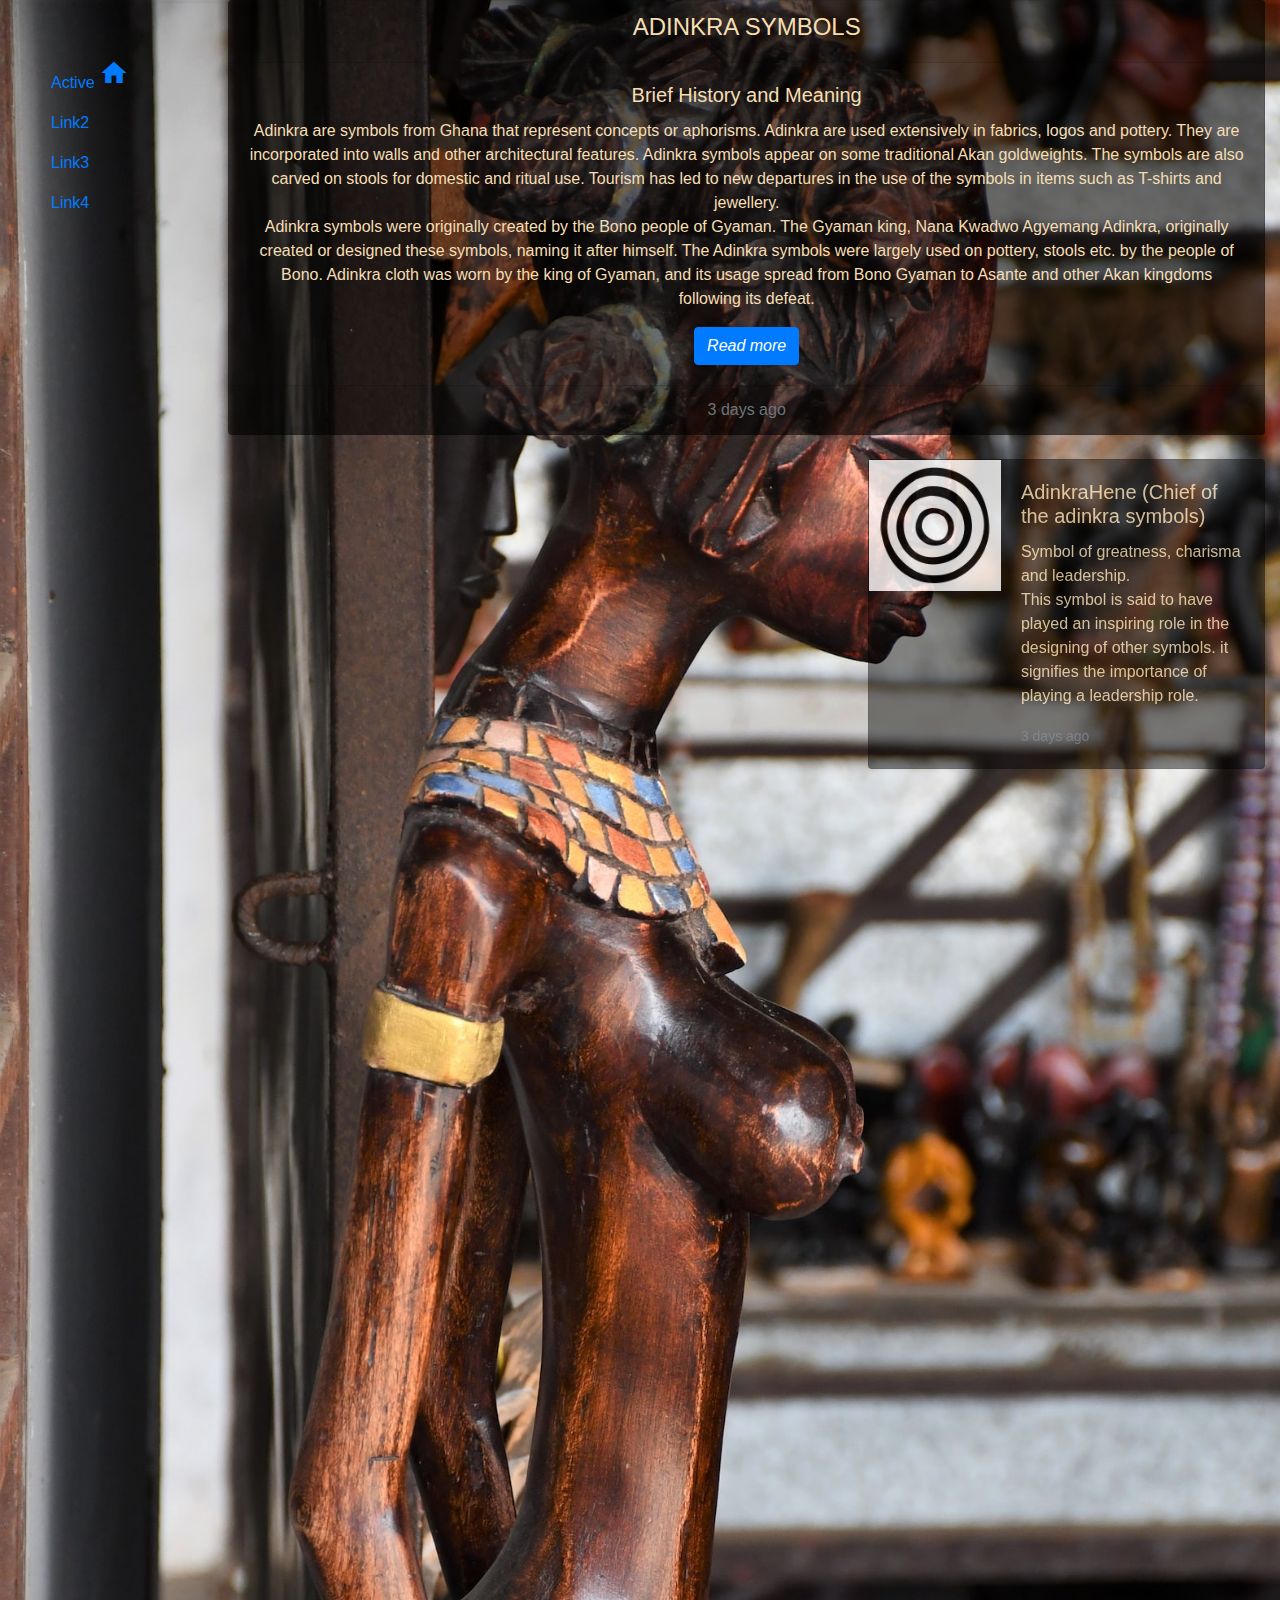
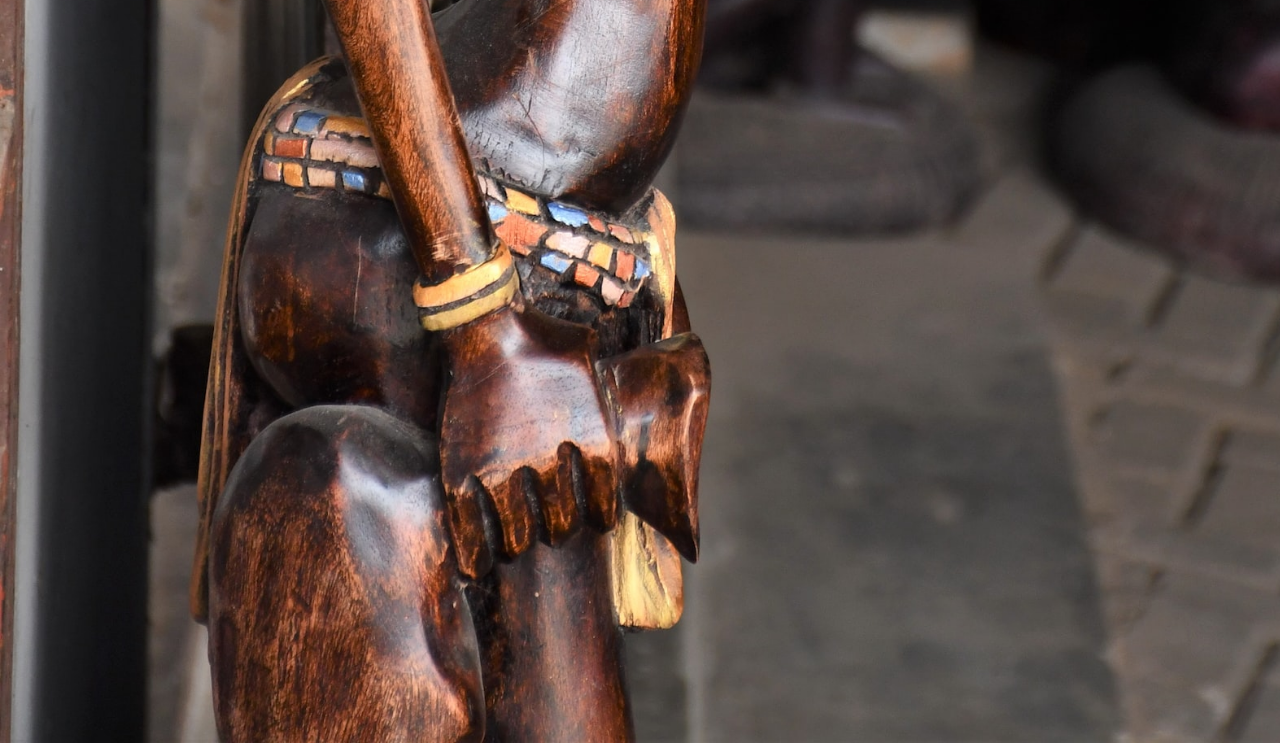
==== link2.html @ dbe90001 "monthly project3 version-1.01.23" ====
<!DOCTYPE html>
<html lang="en">
<head>
  <meta charset="UTF-8">
  <meta http-equiv="X-UA-Compatible" content="IE=edge">
  <meta name="viewport" content="width=device-width, initial-scale=1.0">
  <title>Document</title>
  <link rel="stylesheet" href="style.css">
  <link rel="stylesheet" href="css/bootstrap.min.css">
  <link rel="stylesheet" href="https://fonts.googleapis.com/icon?family=Material+Icons">
  <link href="https://unpkg.com/aos@2.3.1/dist/aos.css" rel="stylesheet">
</head>
<body>
  <div class="container-fluid">
    <div class="row">
      <div class="col">
        <nav class="nav flex-column custom-nav">
          <a class="nav-link" href="index.html">Active <i class="material-icons" style="font-size:30px;">home</i></a>
          <a class="nav-link active" href="link2.html">Link2</a>
          <a class="nav-link" href="link3.html">Link3</a>
          <a class="nav-link" href="link4.html">Link4</a>
        </nav>
      </div>
      <div class="col-10 custom-col-intro-2ndpage">
        <div class="card text-center custom-card-intro-2ndpage">
          <div class="card-header">
            <h4>ADINKRA SYMBOLS</h4>
          </div>
          <div class="card-body">
            <h5 class="card-title">Brief History and Meaning</h5>
            <p class="card-text">
              Adinkra are symbols from Ghana that represent concepts or aphorisms. 
              Adinkra are used extensively in fabrics, logos and pottery. 
              They are incorporated into walls and other architectural features. 
              Adinkra symbols appear on some traditional Akan goldweights. 
              The symbols are also carved on stools for domestic and ritual use. 
              Tourism has led to new departures in the use of the symbols in items such as T-shirts and jewellery.
              <br>
              Adinkra symbols were originally created by the Bono people of Gyaman. 
              The Gyaman king, Nana Kwadwo Agyemang Adinkra, originally created or designed these symbols, naming it after himself. 
              The Adinkra symbols were largely used on pottery, stools etc. by the people of Bono. 
              Adinkra cloth was worn by the king of Gyaman, 
              and its usage spread from Bono Gyaman to Asante and other Akan kingdoms following its defeat.
            </p>
            <a href="https://en.wikipedia.org/wiki/Adinkra_symbols" target="_blank" class="btn btn-primary">
              <em>Read more</em>
            </a>
          </div>
          <div class="card-footer text-muted">
            3 days ago
          </div>
        </div>
      </div>
    </div>

    <br>

    <div class="row">
      <div class="col"></div>
      <div class="col"></div>
      <div class="col custom-col-2ndpage">
        <div class="card mb-3 custom-card-2ndpage" style="max-width: 540px;" data-aos="fade-up-left" data-aos-delay="100" data-aos-duration="1000">
          <div class="row no-gutters">
            <div class="col-md-4">
              <img src="images/AdinkraHene.webp" alt="..." class="img-fluid">
            </div>
            <div class="col-md-8">
              <div class="card-body">
                <h5 class="card-title">AdinkraHene (Chief of the adinkra symbols)</h5>
                <p class="card-text">
                  Symbol of greatness, charisma and leadership. <br>
                  This symbol is said to have played an inspiring role in the designing of other symbols. 
                  it signifies the importance of playing a leadership role.
                </p>
                <p class="card-text"><small class="text-muted">3 days ago</small></p>
              </div>
            </div>
          </div>
        </div>
      </div>
    </div>

    <div class="row">
      <div class="col"></div>
      <div class="col custom-col-2ndpage">
        <div class="card mb-3 custom-card-2ndpage" style="max-width: 540px;" data-aos="fade-up-right" data-aos-delay="100" data-aos-duration="1000">
          <div class="row no-gutters">
            <div class="col-md-4">
              <img src="images/DWENNIMMEN.webp" alt="..." class="img-fluid">
            </div>
            <div class="col-md-8">
              <div class="card-body">
                <h5 class="card-title">Dwennimmen (ram's horns)</h5>
                <p class="card-text">
                  Symbol of humility together with strength.
                  <br>
                  The ram will fight fiercely against an adversary, but it also submits humbly to slaughter, emphasizing that even the strong need to be humble.
                </p>
                <p class="card-text"><small class="text-muted">3 days ago</small></p>
              </div>
            </div>
          </div>
        </div>
      </div>
      <div class="col"></div>
    </div>

    <div class="row">
      <div class="col"></div>
      <div class="col"></div>
      <div class="col custom-col-2ndpage">
        <div class="card mb-3 custom-card-2ndpage" style="max-width: 540px;" data-aos="fade-up-left" data-aos-delay="100" data-aos-duration="1000">
          <div class="row no-gutters">
            <div class="col-md-4">
              <img src="images/Gye-Nyame.webp" alt="..." class="img-fluid">
            </div>
            <div class="col-md-8">
              <div class="card-body">
                <h5 class="card-title">Gye-Nyame (except for God)</h5>
                <p class="card-text">
                  Symbol of the supremacy of God.
                  <br>
                  This unique and beautiful symbol is ubiquitous in Ghana. It is by far the most popular for use in decoration, 
                  a reflection on the deeply religious character of the Ghanaian people
                </p>
                <p class="card-text"><small class="text-muted">3 days ago</small></p>
              </div>
            </div>
          </div>
        </div>
      </div>
    </div>

    <div class="row">
      <div class="col"></div>
      <div class="col custom-col-2ndpage">
        <div class="card mb-3 custom-card-2ndpage" style="max-width: 540px;" data-aos="fade-up-right" data-aos-delay="100" data-aos-duration="1000">
          <div class="row no-gutters">
            <div class="col-md-4">
              <img src="images/Akofena.webp" alt="..." class="img-fluid">
            </div>
            <div class="col-md-8">
              <div class="card-body">
                <h5 class="card-title">Akofena (Sword of war)</h5>
                <p class="card-text">
                  Symbol of courage, valor, and heroism. <br>
                  The crossed swords were a popular motif in the heraldic shields of many former Akan states. 
                  In addition to recognizing courage and valor, the swords can represent legitimate state authority.
                </p>
                <p class="card-text"><small class="text-muted">3 days ago</small></p>
              </div>
            </div>
          </div>
        </div>
      </div>
      <div class="col"></div>
    </div>

    <div class="row">
      <div class="col"></div>
      <div class="col"></div>
      <div class="col custom-col-2ndpage">
        <div class="card mb-3 custom-card-2ndpage" style="max-width: 540px;" data-aos="fade-up-left" data-aos-delay="100" data-aos-duration="1000">
          <div class="row no-gutters">
            <div class="col-md-4">
              <img src="images/BI-NKA-BI.webp" alt="..." class="img-fluid">
            </div>
            <div class="col-md-8">
              <div class="card-body">
                <h5 class="card-title">Bi Nka Bi (No one should bite the other)</h5>
                <p class="card-text">
                  Symbol of peace and harmony. <br>
                  This symbol cautions against provocation and strife. The image is based on two fish biting each other tails.
                </p>
                <p class="card-text"><small class="text-muted">3 days ago</small></p>
              </div>
            </div>
          </div>
        </div>
      </div>
    </div>

    <div class="row">
      <div class="col"></div>
      <div class="col custom-col-2ndpage">
        <div class="card mb-3 custom-card-2ndpage" style="max-width: 540px;" data-aos="fade-right" data-aos-delay="100" data-aos-duration="1000">
          <div class="row no-gutters">
            <div class="col-md-4">
              <img src="images/Sankofa.webp" alt="..." class="img-fluid">
            </div>
            <div class="col-md-8">
              <div class="card-body">
                <h5 class="card-title">Sankofa (return and get it)</h5>
                <p class="card-text">
                  Symbol of importance of learning from the past.
                </p>
                <p class="card-text"><small class="text-muted">3 days ago</small></p>
              </div>
            </div>
          </div>
        </div>
      </div>
      <div class="col"></div>
    </div>
  </div>

  <script src="js/jquery-3.6.1.min.js"></script>
  <script src="js/bootstrap.min.js"></script>
  <script src="https://unpkg.com/aos@2.3.1/dist/aos.js"></script>
  <script>
    AOS.init({
      once: false
    });
  </script>
</body>
</html>
---- style.css ----
body {
  background-image: url('yoel-winkler-4qz8JE35Go0-unsplash.jpg');
  background-size: cover;
  background-repeat: no-repeat;

}

.custom-nav {
  padding: 50px;
  margin-left: 20px;
}

.profile-pic {
  border: 1px solid silver;
  height: 250px;
  width: 250px;
  border-radius: 50%;
  position: absolute;
  right: 1%;
  top: 2%;
  background-color: rgba(165, 42, 42, 0.526);
}

.top-left-design {
  border-top: 2px solid red;
  border-left: 2px solid red;
  width: 80px;
  height: 70px;
  position: absolute;
  left: 25%;
  top: 1%;
}

.main {
  border: 1px solid burlywood;
  position: absolute;
  top: 3%;
  left: 26%;
  height: 95%;
  width: 670px;
  background: rgba( 255, 255, 255, 0.25 );
  box-shadow: 0 8px 32px 0 rgba( 31, 38, 135, 0.37 );
  backdrop-filter: blur( 4px );
  -webkit-backdrop-filter: blur( 4px );
  border-radius: 10px;
  border: 1px solid rgba( 255, 255, 255, 0.18 );
}

.bottom-right-design {
  border-bottom: 2px solid red;
  border-right: 2px solid red;
  width: 80px;
  height: 70px;
  position: absolute;
  right: 24%;
  bottom: 0%;
}

.custom-col-2ndpage {
  opacity: 80%;
}

.custom-col-intro-2ndpage .custom-card-intro-2ndpage {
  background-color: rgba(0, 0, 0, 0.556);
  color: wheat;
}

.custom-col-2ndpage .custom-card-2ndpage {
  background-color: rgba(0, 0, 0, 0.556);
  color: wheat;
}
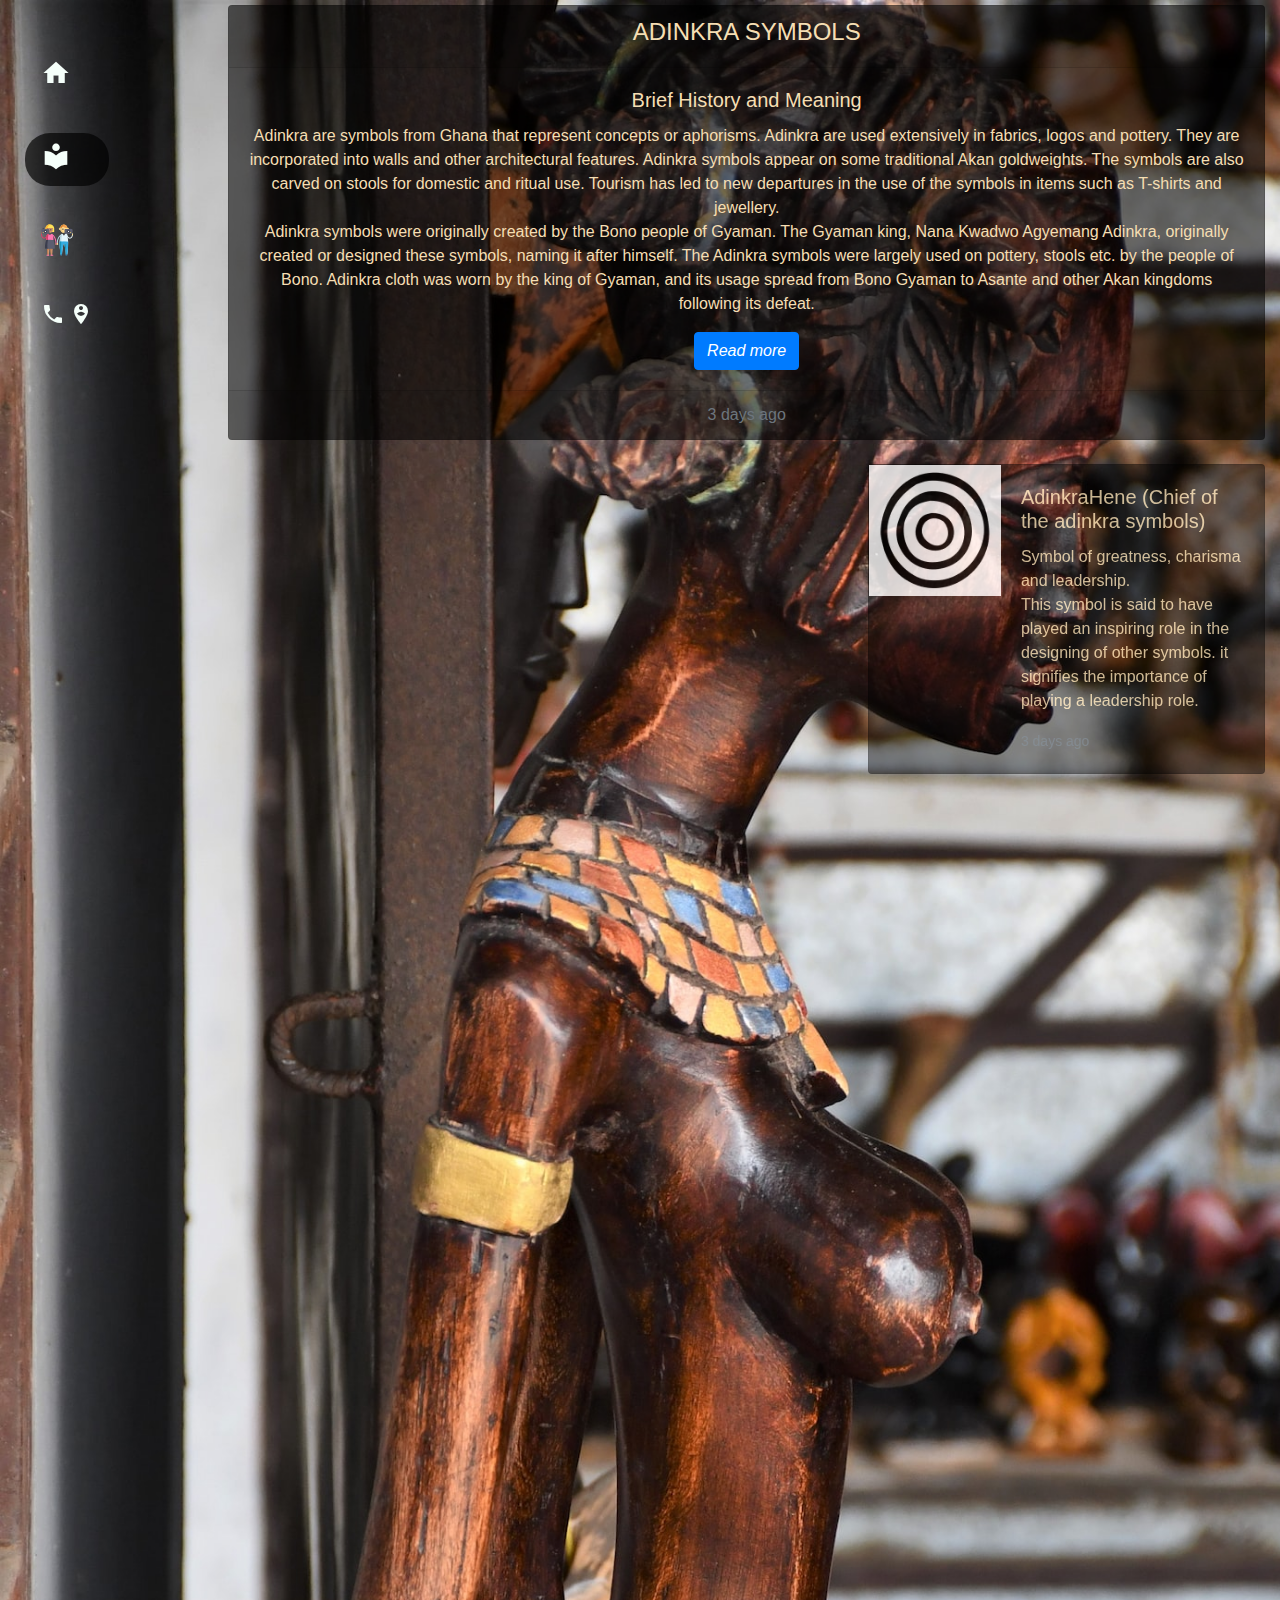
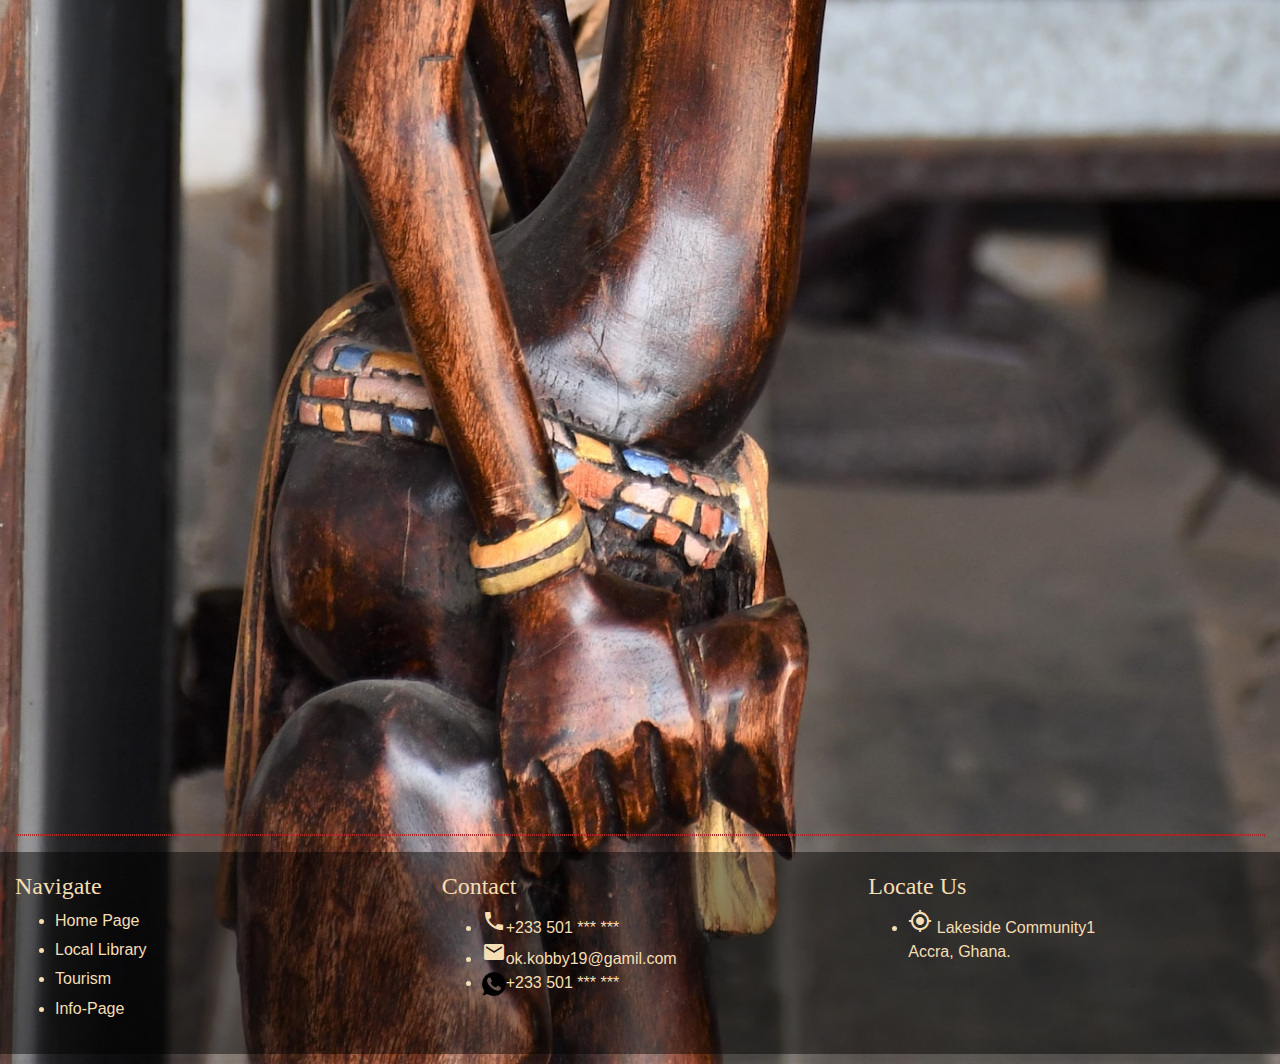
==== commit 4dcd1cd6: "monthly project version-2.01.23" ====
--- a/link2.html
+++ b/link2.html
@@ -11,14 +11,17 @@
   <link href="https://unpkg.com/aos@2.3.1/dist/aos.css" rel="stylesheet">
 </head>
 <body>
-  <div class="container-fluid">
-    <div class="row">
-      <div class="col">
+  <div class="container-fluid custom-container">
+    <div class="row">
+      <div class="col custom-col-nav-2ndpage">
         <nav class="nav flex-column custom-nav">
-          <a class="nav-link" href="index.html">Active <i class="material-icons" style="font-size:30px;">home</i></a>
-          <a class="nav-link active" href="link2.html">Link2</a>
-          <a class="nav-link" href="link3.html">Link3</a>
-          <a class="nav-link" href="link4.html">Link4</a>
+          <a class="nav-link custom-nav-link" href="index.html"><i class="material-icons" style="font-size:30px;">home</i></a>
+          <a class="nav-link custom-nav-link active" href="link2.html"><i class="material-icons" style="font-size:30px">local_library</i></a>
+          <a class="nav-link custom-nav-link" href="link3.html"><img src="tourists (1).png" alt=""></a>
+          <a class="nav-link custom-nav-link" href="link4.html">
+            <i class="material-icons" style="font-size:24px;">local_phone</i>
+            <i class="material-icons" style="font-size:24px;">person_pin_circle</i>
+          </a>
         </nav>
       </div>
       <div class="col-10 custom-col-intro-2ndpage">
@@ -202,6 +205,39 @@
       </div>
       <div class="col"></div>
     </div>
+    <br>
+    
+    <hr class="horizontal-row">
+  
+    <div class="row footer">
+      <hr>
+      <div class="col">
+        <h4 class="footer-head">Navigate</h4>
+        <ul class="footer-list">
+          <li><a href="index.html"><h6 class="footer-list">Home Page</h6></a></li>
+          <li><a href="link2.html"><h6 class="footer-list">Local Library</h6></a></li>
+          <li><a href="link3.html"><h6 class="footer-list">Tourism</h6></a></li>
+          <li><a href="link4.html"><h6 class="footer-list">Info-Page</h6></a></li>
+        </ul>
+      </div>
+      <div class="col">
+        <h4 class="footer-head">Contact</h4>
+        <ul>
+          <li class="footer-list"><i class="material-icons footer-list" style="font-size:24px;">local_phone</i>+233 501 *** ***</li>
+          <li class="footer-list"><i class="material-icons footer-list" style="font-size:24px;">local_post_office</i>ok.kobby19@gamil.com</li>
+          <li class="footer-list"><img src="images/whatsapp.png" alt="">+233 501 *** ***</li>
+        </ul>
+      </div>
+      <div class="col">
+        <h4 class="footer-head">Locate Us</h4>
+        <ul>
+          <li class="footer-list"><i class="material-icons footer-list" style="font-size:24px;">my_location</i>
+            Lakeside Community1
+            <p>Accra, Ghana.</p> 
+          </li>
+        </ul>
+      </div>
+    </div>
   </div>
 
   <script src="js/jquery-3.6.1.min.js"></script>
--- a/style.css
+++ b/style.css
@@ -2,12 +2,36 @@
   background-image: url('yoel-winkler-4qz8JE35Go0-unsplash.jpg');
   background-size: cover;
   background-repeat: no-repeat;
+}
 
+.page3-body {
+  background-image: url('images/alfred-quartey-UIdgM0loECQ-unsplash.jpg');
+  background-size: cover;
+  background-repeat: no-repeat;
+}
+
+.page4-body {
+  background-image: url('images/yoel-winkler-3aa08TpL4Dk-unsplash.jpg');
+  background-size: cover;
+  background-repeat: no-repeat;
+}
+
+.active {
+  background-color: rgba(0, 0, 0, 0.68);
+  border-radius: 25px;
+  
 }
 
 .custom-nav {
   padding: 50px;
-  margin-left: 20px;
+  margin-left: 10px;
+  position: fixed;
+  z-index: 1;
+}
+
+.custom-nav-link {
+  color: mintcream;
+  margin-bottom: 30px;
 }
 
 .profile-pic {
@@ -16,7 +40,7 @@
   width: 250px;
   border-radius: 50%;
   position: absolute;
-  right: 1%;
+  right: 5%;
   top: 2%;
   background-color: rgba(165, 42, 42, 0.526);
 }
@@ -27,7 +51,7 @@
   width: 80px;
   height: 70px;
   position: absolute;
-  left: 25%;
+  left: 0;
   top: 1%;
 }
 
@@ -35,9 +59,9 @@
   border: 1px solid burlywood;
   position: absolute;
   top: 3%;
-  left: 26%;
+  left: 1%;
   height: 95%;
-  width: 670px;
+  width: 655px;
   background: rgba( 255, 255, 255, 0.25 );
   box-shadow: 0 8px 32px 0 rgba( 31, 38, 135, 0.37 );
   backdrop-filter: blur( 4px );
@@ -52,8 +76,14 @@
   width: 80px;
   height: 70px;
   position: absolute;
-  right: 24%;
+  right: 1%;
   bottom: 0%;
+}
+
+.custom-main-col-1stpage {
+  position: absolute;
+  top: 55px;
+  height: 500px;
 }
 
 .custom-col-2ndpage {
@@ -63,6 +93,7 @@
 .custom-col-intro-2ndpage .custom-card-intro-2ndpage {
   background-color: rgba(0, 0, 0, 0.556);
   color: wheat;
+  margin-top: 5px;
 }
 
 .custom-col-2ndpage .custom-card-2ndpage {
@@ -70,3 +101,35 @@
   color: wheat;
 }
 
+.custom-col-2ndpage .custom-card-3rdpage {
+  background-color: rgba(0, 0, 0, 0.865);
+  box-shadow: 0 8px 8px 0 rgba(245, 222, 179, 0.502);
+  backdrop-filter: blur( 4px );
+  -webkit-backdrop-filter: blur( 4px );
+  border-radius: 10px;
+  border: 1px solid rgba( 255, 255, 255, 0.18 );
+  color: wheat;
+}
+
+.horizontal-row {
+  border: 1px dotted brown;
+  margin-top: 5%;
+}
+
+.footer {
+  margin-top: 10px;
+  margin-bottom: 10px;
+  background-color: rgba(0, 0, 0, 0.453);
+  padding: 20px 0 20px 0;
+}
+
+.footer-head {
+  color: wheat;
+  font-family: fantasy;
+}
+
+.footer-list {
+  color: wheat;
+}
+
+
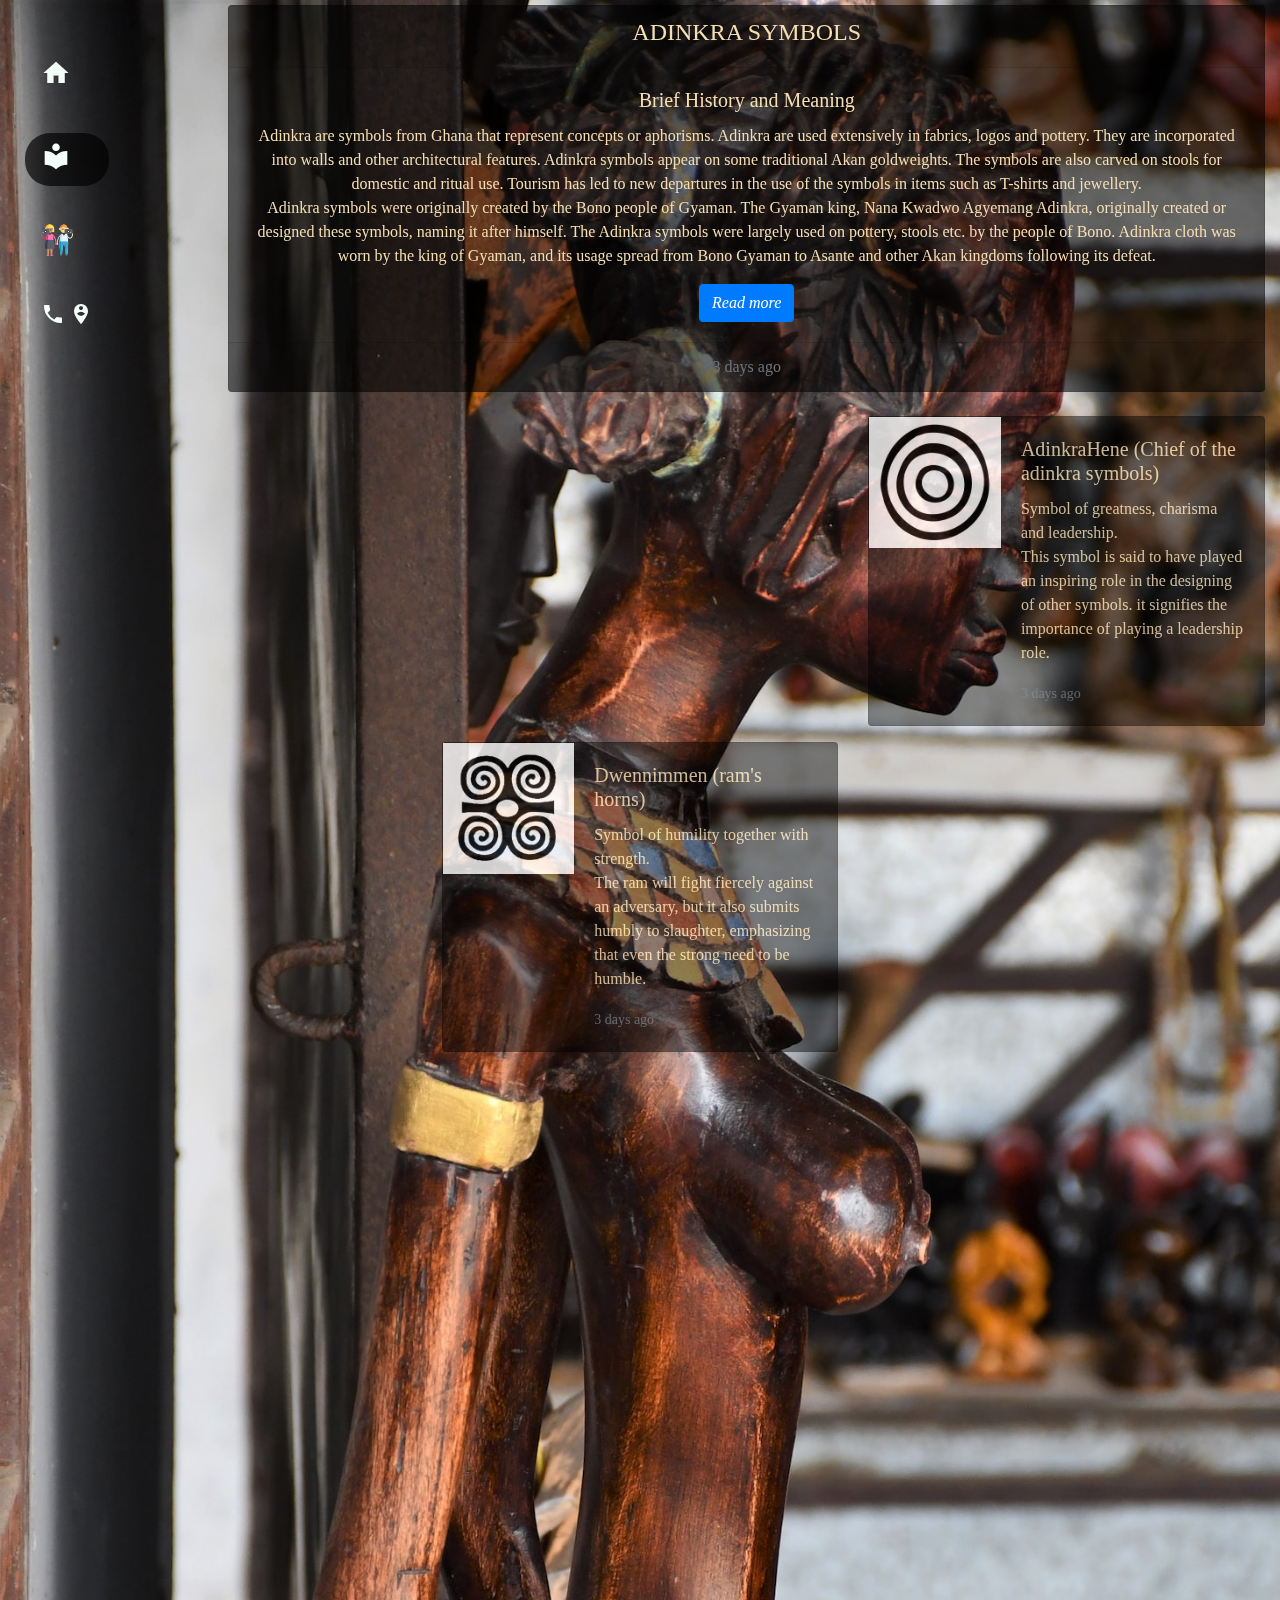
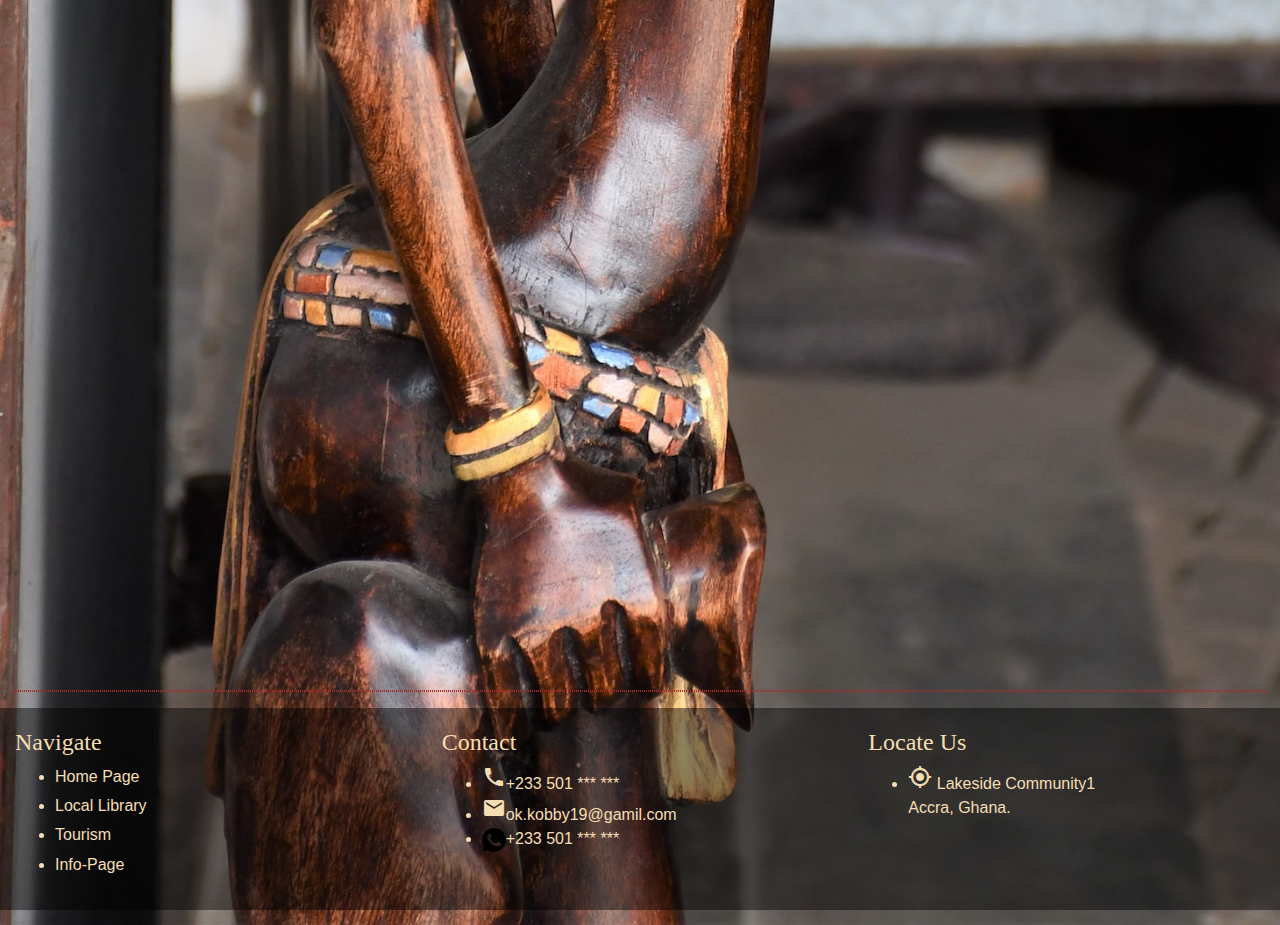
==== commit 99184300: "monthly project version-3.01.23" ====
--- a/link2.html
+++ b/link2.html
@@ -14,7 +14,7 @@
   <div class="container-fluid custom-container">
     <div class="row">
       <div class="col custom-col-nav-2ndpage">
-        <nav class="nav flex-column custom-nav">
+        <nav class="nav flex-column custom-nav" data-aos="fade-down-right" data-aos-delay="100" data-aos-duration="1000">
           <a class="nav-link custom-nav-link" href="index.html"><i class="material-icons" style="font-size:30px;">home</i></a>
           <a class="nav-link custom-nav-link active" href="link2.html"><i class="material-icons" style="font-size:30px">local_library</i></a>
           <a class="nav-link custom-nav-link" href="link3.html"><img src="tourists (1).png" alt=""></a>
@@ -24,8 +24,8 @@
           </a>
         </nav>
       </div>
-      <div class="col-10 custom-col-intro-2ndpage">
-        <div class="card text-center custom-card-intro-2ndpage">
+      <div class="col-10 custom-col-intro-page">
+        <div class="card text-center custom-card-intro-page" data-aos="fade-down" data-aos-delay="100" data-aos-duration="1000">
           <div class="card-header">
             <h4>ADINKRA SYMBOLS</h4>
           </div>
--- a/style.css
+++ b/style.css
@@ -43,6 +43,40 @@
   right: 5%;
   top: 2%;
   background-color: rgba(165, 42, 42, 0.526);
+}
+
+.profile-pic-img {
+  margin: 5px 0 0 22px;
+  transition: .5s ease;
+  backface-visibility: hidden;
+}
+
+.middle {
+  transition: .5s ease;
+  opacity: 0;
+  position: absolute;
+  top: 50%;
+  left: 50%;
+  transform: translate(-50%, -50%);
+  -ms-transform: translate(-50%, -50%)
+}
+
+.profile-pic:hover .profile-pic-img {
+  opacity: 0.3;
+  cursor: pointer;
+}
+
+.profile-pic:hover .middle {
+  opacity: 90%;
+  cursor: pointer;
+}
+
+.profile-name {
+  background-color: black;
+  color: aliceblue;
+  font-size: 16px;
+  padding: 16px 32px;
+  border-radius: 25px;
 }
 
 .top-left-design {
@@ -90,15 +124,17 @@
   opacity: 80%;
 }
 
-.custom-col-intro-2ndpage .custom-card-intro-2ndpage {
+.custom-col-intro-page .custom-card-intro-page {
   background-color: rgba(0, 0, 0, 0.556);
   color: wheat;
   margin-top: 5px;
+  font-family: 'Times New Roman', Times, serif;
 }
 
 .custom-col-2ndpage .custom-card-2ndpage {
   background-color: rgba(0, 0, 0, 0.556);
   color: wheat;
+  font-family: 'Times New Roman', Times, serif;
 }
 
 .custom-col-2ndpage .custom-card-3rdpage {
@@ -109,6 +145,7 @@
   border-radius: 10px;
   border: 1px solid rgba( 255, 255, 255, 0.18 );
   color: wheat;
+  font-family: 'Times New Roman', Times, serif;
 }
 
 .horizontal-row {
@@ -117,8 +154,8 @@
 }
 
 .footer {
-  margin-top: 10px;
-  margin-bottom: 10px;
+  margin-top: 15px;
+  margin-bottom: 15px;
   background-color: rgba(0, 0, 0, 0.453);
   padding: 20px 0 20px 0;
 }
@@ -132,4 +169,93 @@
   color: wheat;
 }
 
-
+.footer-connect {
+  margin-top: 30px;
+  color: black;
+  font-weight: bold;
+}
+
+.location-text {
+  border: 1px solid silver;
+  height: 150px;
+  width: 300px;
+  padding: 30px 0 0 10px;
+  color: wheat;
+  background-color: rgba(0, 0, 0, 0.603);
+  font-family: fantasy;
+}
+
+.map-img {
+  opacity: 90%;
+}
+
+/* Style inputs, select elements and textareas */
+input[type=text], select, textarea{
+  width: 100%;
+  padding: 12px;
+  border: 1px solid #ccc;
+  border-radius: 4px;
+  box-sizing: border-box;
+  resize: vertical;
+  background-color: rgba(0, 0, 0, 0.599);
+  color: #ccc;
+}
+
+/* Style the label to display next to the inputs */
+label {
+  padding: 12px 12px 12px 50px;
+  display: inline-block;
+}
+
+/* Style the submit button */
+input[type=submit] {
+  background-color: #04AA6D;
+  color: white;
+  padding: 12px 20px;
+  margin-left: 50px;
+  border: none;
+  border-radius: 4px;
+  cursor: pointer;
+  float: right;
+}
+
+/* Style the container */
+.custom-container-4 {
+  border-radius: 5px;
+  background-color: rgba(0, 0, 0, 0.387);
+  background-size: cover;
+  padding: 100px;
+  color: wheat;
+}
+
+/* Floating column for labels: 25% width */
+.custom-col-25 {
+  float: center;
+  width: 50%;
+  margin-top: 6px;
+}
+
+/* Floating column for inputs: 75% width */
+.custom-col-75 {
+  float: center;
+  width: 50%;
+  margin-top: 6px;
+  padding-right: 50px;
+}
+
+/* Clear floats after the columns */
+.link4-row:after {
+  content: "";
+  display: table;
+  clear: both;
+}
+
+/* Responsive layout - when the screen is less than 600px wide, make the two columns stack on top of each other instead of next to each other */
+@media screen and (max-width: 600px) {
+  .custom-col-25, .custom-col-75, input[type=submit] {
+    width: 100%;
+    margin-top: 0;
+  }
+}
+
+
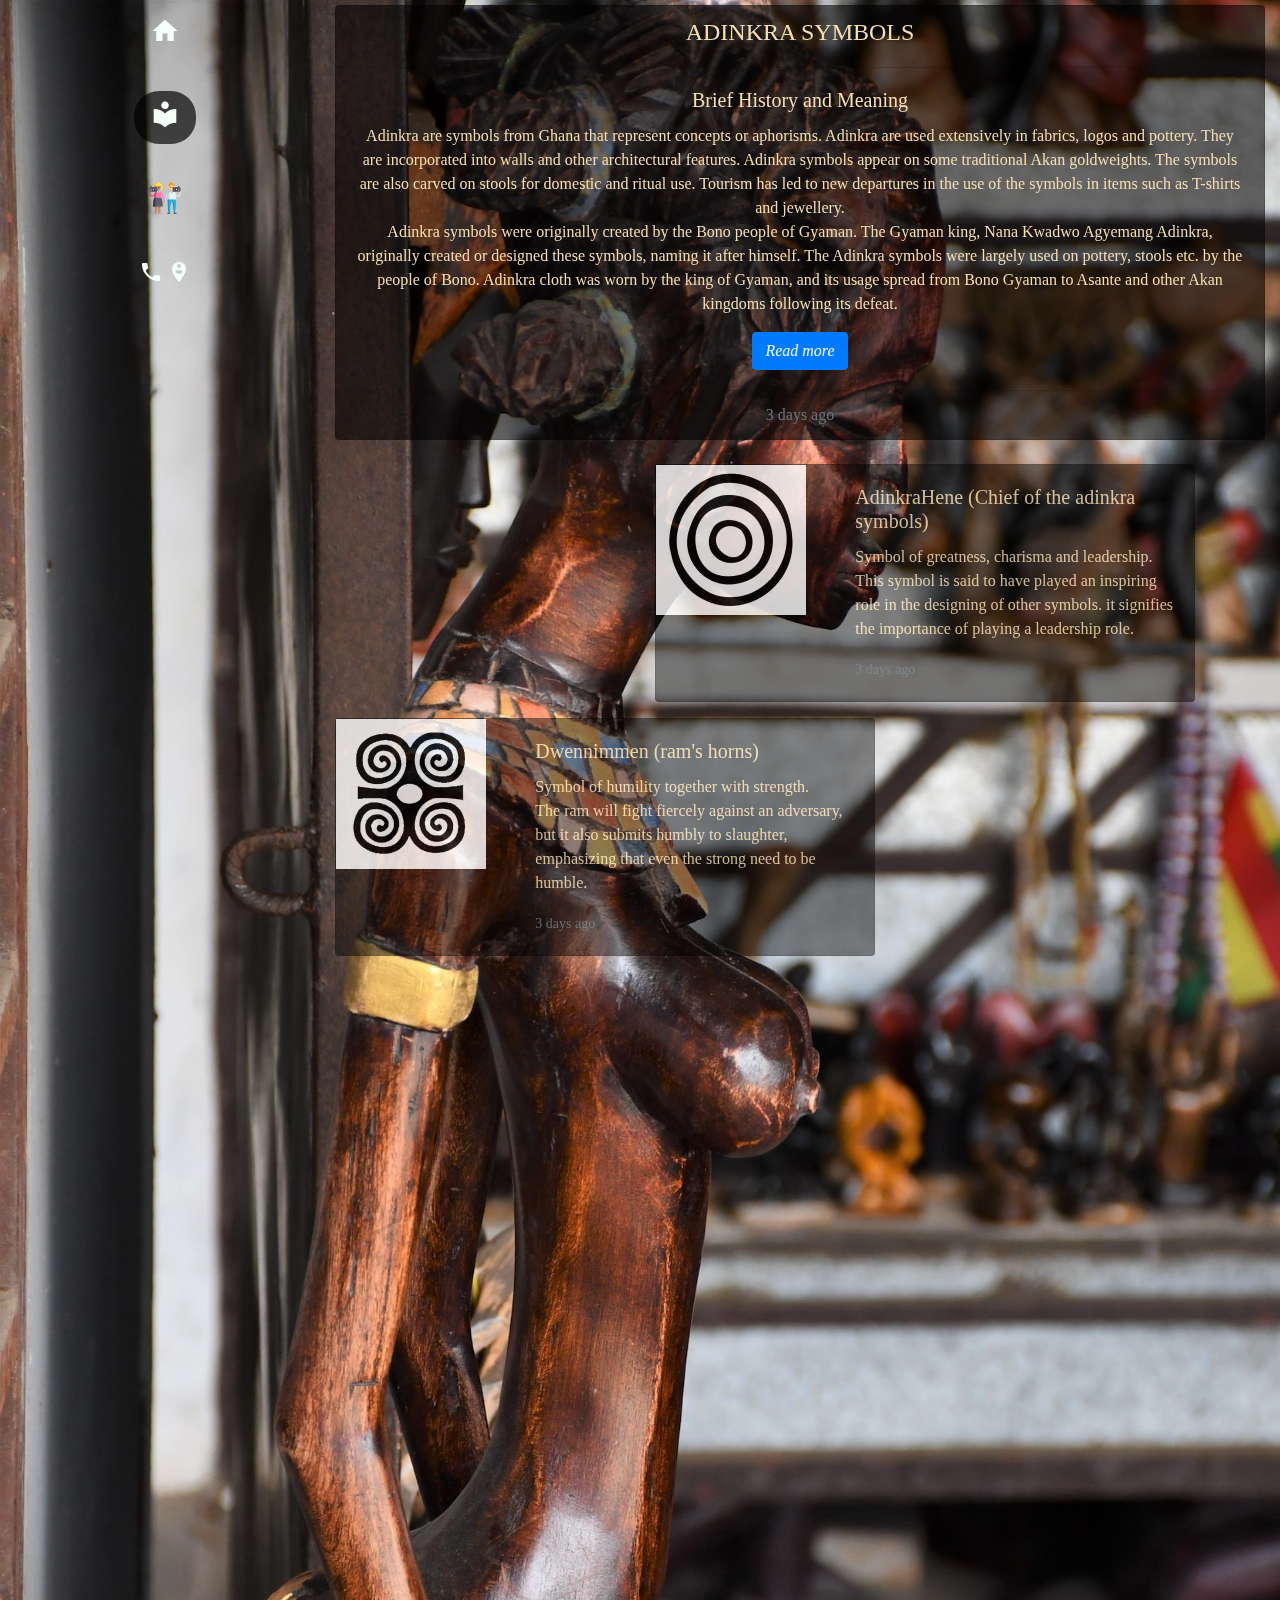
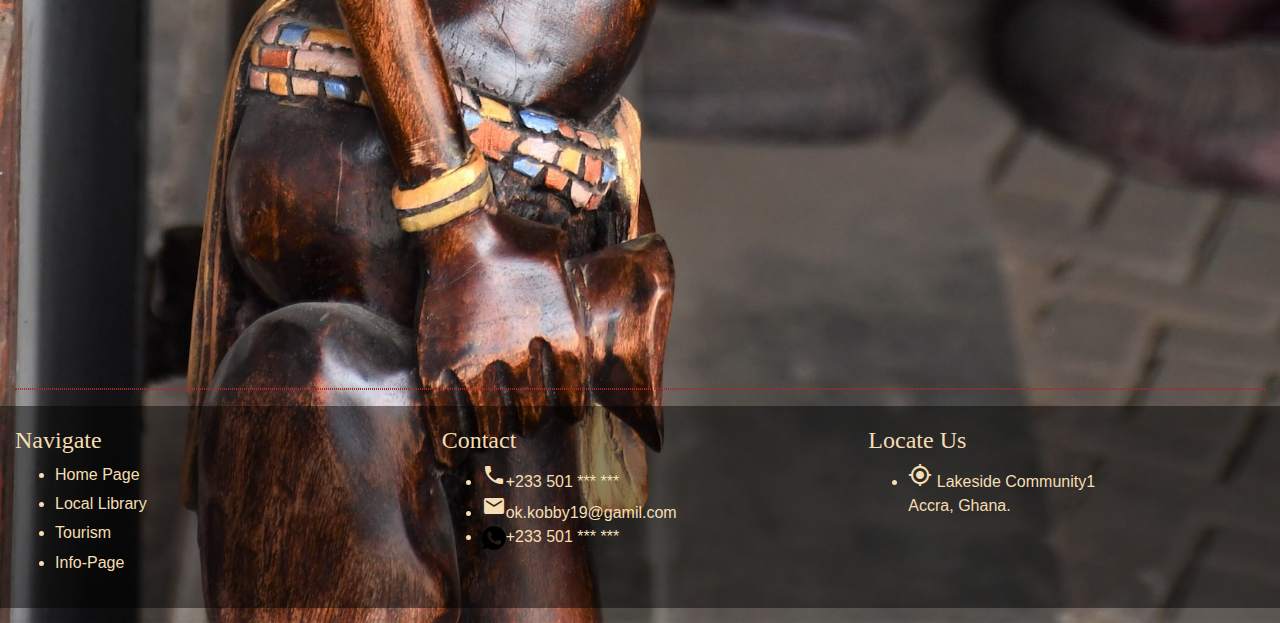
==== commit 73f2f1a8: "added responsive features for small screens" ====
--- a/link2.html
+++ b/link2.html
@@ -1,252 +1,256 @@
-<!DOCTYPE html>
-<html lang="en">
-<head>
-  <meta charset="UTF-8">
-  <meta http-equiv="X-UA-Compatible" content="IE=edge">
-  <meta name="viewport" content="width=device-width, initial-scale=1.0">
-  <title>Document</title>
-  <link rel="stylesheet" href="style.css">
-  <link rel="stylesheet" href="css/bootstrap.min.css">
-  <link rel="stylesheet" href="https://fonts.googleapis.com/icon?family=Material+Icons">
-  <link href="https://unpkg.com/aos@2.3.1/dist/aos.css" rel="stylesheet">
-</head>
-<body>
-  <div class="container-fluid custom-container">
-    <div class="row">
-      <div class="col custom-col-nav-2ndpage">
-        <nav class="nav flex-column custom-nav" data-aos="fade-down-right" data-aos-delay="100" data-aos-duration="1000">
-          <a class="nav-link custom-nav-link" href="index.html"><i class="material-icons" style="font-size:30px;">home</i></a>
-          <a class="nav-link custom-nav-link active" href="link2.html"><i class="material-icons" style="font-size:30px">local_library</i></a>
-          <a class="nav-link custom-nav-link" href="link3.html"><img src="tourists (1).png" alt=""></a>
-          <a class="nav-link custom-nav-link" href="link4.html">
-            <i class="material-icons" style="font-size:24px;">local_phone</i>
-            <i class="material-icons" style="font-size:24px;">person_pin_circle</i>
-          </a>
-        </nav>
-      </div>
-      <div class="col-10 custom-col-intro-page">
-        <div class="card text-center custom-card-intro-page" data-aos="fade-down" data-aos-delay="100" data-aos-duration="1000">
-          <div class="card-header">
-            <h4>ADINKRA SYMBOLS</h4>
-          </div>
-          <div class="card-body">
-            <h5 class="card-title">Brief History and Meaning</h5>
-            <p class="card-text">
-              Adinkra are symbols from Ghana that represent concepts or aphorisms. 
-              Adinkra are used extensively in fabrics, logos and pottery. 
-              They are incorporated into walls and other architectural features. 
-              Adinkra symbols appear on some traditional Akan goldweights. 
-              The symbols are also carved on stools for domestic and ritual use. 
-              Tourism has led to new departures in the use of the symbols in items such as T-shirts and jewellery.
-              <br>
-              Adinkra symbols were originally created by the Bono people of Gyaman. 
-              The Gyaman king, Nana Kwadwo Agyemang Adinkra, originally created or designed these symbols, naming it after himself. 
-              The Adinkra symbols were largely used on pottery, stools etc. by the people of Bono. 
-              Adinkra cloth was worn by the king of Gyaman, 
-              and its usage spread from Bono Gyaman to Asante and other Akan kingdoms following its defeat.
-            </p>
-            <a href="https://en.wikipedia.org/wiki/Adinkra_symbols" target="_blank" class="btn btn-primary">
-              <em>Read more</em>
-            </a>
-          </div>
-          <div class="card-footer text-muted">
-            3 days ago
-          </div>
-        </div>
-      </div>
-    </div>
-
-    <br>
-
-    <div class="row">
-      <div class="col"></div>
-      <div class="col"></div>
-      <div class="col custom-col-2ndpage">
-        <div class="card mb-3 custom-card-2ndpage" style="max-width: 540px;" data-aos="fade-up-left" data-aos-delay="100" data-aos-duration="1000">
-          <div class="row no-gutters">
-            <div class="col-md-4">
-              <img src="images/AdinkraHene.webp" alt="..." class="img-fluid">
-            </div>
-            <div class="col-md-8">
-              <div class="card-body">
-                <h5 class="card-title">AdinkraHene (Chief of the adinkra symbols)</h5>
-                <p class="card-text">
-                  Symbol of greatness, charisma and leadership. <br>
-                  This symbol is said to have played an inspiring role in the designing of other symbols. 
-                  it signifies the importance of playing a leadership role.
-                </p>
-                <p class="card-text"><small class="text-muted">3 days ago</small></p>
-              </div>
-            </div>
-          </div>
-        </div>
-      </div>
-    </div>
-
-    <div class="row">
-      <div class="col"></div>
-      <div class="col custom-col-2ndpage">
-        <div class="card mb-3 custom-card-2ndpage" style="max-width: 540px;" data-aos="fade-up-right" data-aos-delay="100" data-aos-duration="1000">
-          <div class="row no-gutters">
-            <div class="col-md-4">
-              <img src="images/DWENNIMMEN.webp" alt="..." class="img-fluid">
-            </div>
-            <div class="col-md-8">
-              <div class="card-body">
-                <h5 class="card-title">Dwennimmen (ram's horns)</h5>
-                <p class="card-text">
-                  Symbol of humility together with strength.
-                  <br>
-                  The ram will fight fiercely against an adversary, but it also submits humbly to slaughter, emphasizing that even the strong need to be humble.
-                </p>
-                <p class="card-text"><small class="text-muted">3 days ago</small></p>
-              </div>
-            </div>
-          </div>
-        </div>
-      </div>
-      <div class="col"></div>
-    </div>
-
-    <div class="row">
-      <div class="col"></div>
-      <div class="col"></div>
-      <div class="col custom-col-2ndpage">
-        <div class="card mb-3 custom-card-2ndpage" style="max-width: 540px;" data-aos="fade-up-left" data-aos-delay="100" data-aos-duration="1000">
-          <div class="row no-gutters">
-            <div class="col-md-4">
-              <img src="images/Gye-Nyame.webp" alt="..." class="img-fluid">
-            </div>
-            <div class="col-md-8">
-              <div class="card-body">
-                <h5 class="card-title">Gye-Nyame (except for God)</h5>
-                <p class="card-text">
-                  Symbol of the supremacy of God.
-                  <br>
-                  This unique and beautiful symbol is ubiquitous in Ghana. It is by far the most popular for use in decoration, 
-                  a reflection on the deeply religious character of the Ghanaian people
-                </p>
-                <p class="card-text"><small class="text-muted">3 days ago</small></p>
-              </div>
-            </div>
-          </div>
-        </div>
-      </div>
-    </div>
-
-    <div class="row">
-      <div class="col"></div>
-      <div class="col custom-col-2ndpage">
-        <div class="card mb-3 custom-card-2ndpage" style="max-width: 540px;" data-aos="fade-up-right" data-aos-delay="100" data-aos-duration="1000">
-          <div class="row no-gutters">
-            <div class="col-md-4">
-              <img src="images/Akofena.webp" alt="..." class="img-fluid">
-            </div>
-            <div class="col-md-8">
-              <div class="card-body">
-                <h5 class="card-title">Akofena (Sword of war)</h5>
-                <p class="card-text">
-                  Symbol of courage, valor, and heroism. <br>
-                  The crossed swords were a popular motif in the heraldic shields of many former Akan states. 
-                  In addition to recognizing courage and valor, the swords can represent legitimate state authority.
-                </p>
-                <p class="card-text"><small class="text-muted">3 days ago</small></p>
-              </div>
-            </div>
-          </div>
-        </div>
-      </div>
-      <div class="col"></div>
-    </div>
-
-    <div class="row">
-      <div class="col"></div>
-      <div class="col"></div>
-      <div class="col custom-col-2ndpage">
-        <div class="card mb-3 custom-card-2ndpage" style="max-width: 540px;" data-aos="fade-up-left" data-aos-delay="100" data-aos-duration="1000">
-          <div class="row no-gutters">
-            <div class="col-md-4">
-              <img src="images/BI-NKA-BI.webp" alt="..." class="img-fluid">
-            </div>
-            <div class="col-md-8">
-              <div class="card-body">
-                <h5 class="card-title">Bi Nka Bi (No one should bite the other)</h5>
-                <p class="card-text">
-                  Symbol of peace and harmony. <br>
-                  This symbol cautions against provocation and strife. The image is based on two fish biting each other tails.
-                </p>
-                <p class="card-text"><small class="text-muted">3 days ago</small></p>
-              </div>
-            </div>
-          </div>
-        </div>
-      </div>
-    </div>
-
-    <div class="row">
-      <div class="col"></div>
-      <div class="col custom-col-2ndpage">
-        <div class="card mb-3 custom-card-2ndpage" style="max-width: 540px;" data-aos="fade-right" data-aos-delay="100" data-aos-duration="1000">
-          <div class="row no-gutters">
-            <div class="col-md-4">
-              <img src="images/Sankofa.webp" alt="..." class="img-fluid">
-            </div>
-            <div class="col-md-8">
-              <div class="card-body">
-                <h5 class="card-title">Sankofa (return and get it)</h5>
-                <p class="card-text">
-                  Symbol of importance of learning from the past.
-                </p>
-                <p class="card-text"><small class="text-muted">3 days ago</small></p>
-              </div>
-            </div>
-          </div>
-        </div>
-      </div>
-      <div class="col"></div>
-    </div>
-    <br>
-    
-    <hr class="horizontal-row">
-  
-    <div class="row footer">
-      <hr>
-      <div class="col">
-        <h4 class="footer-head">Navigate</h4>
-        <ul class="footer-list">
-          <li><a href="index.html"><h6 class="footer-list">Home Page</h6></a></li>
-          <li><a href="link2.html"><h6 class="footer-list">Local Library</h6></a></li>
-          <li><a href="link3.html"><h6 class="footer-list">Tourism</h6></a></li>
-          <li><a href="link4.html"><h6 class="footer-list">Info-Page</h6></a></li>
-        </ul>
-      </div>
-      <div class="col">
-        <h4 class="footer-head">Contact</h4>
-        <ul>
-          <li class="footer-list"><i class="material-icons footer-list" style="font-size:24px;">local_phone</i>+233 501 *** ***</li>
-          <li class="footer-list"><i class="material-icons footer-list" style="font-size:24px;">local_post_office</i>ok.kobby19@gamil.com</li>
-          <li class="footer-list"><img src="images/whatsapp.png" alt="">+233 501 *** ***</li>
-        </ul>
-      </div>
-      <div class="col">
-        <h4 class="footer-head">Locate Us</h4>
-        <ul>
-          <li class="footer-list"><i class="material-icons footer-list" style="font-size:24px;">my_location</i>
-            Lakeside Community1
-            <p>Accra, Ghana.</p> 
-          </li>
-        </ul>
-      </div>
-    </div>
-  </div>
-
-  <script src="js/jquery-3.6.1.min.js"></script>
-  <script src="js/bootstrap.min.js"></script>
-  <script src="https://unpkg.com/aos@2.3.1/dist/aos.js"></script>
-  <script>
-    AOS.init({
-      once: false
-    });
-  </script>
-</body>
+<!DOCTYPE html>
+<html lang="en">
+<head>
+  <meta charset="UTF-8">
+  <meta http-equiv="X-UA-Compatible" content="IE=edge">
+  <meta name="viewport" content="width=device-width, initial-scale=1.0">
+  <title>ADINKRA TOURS</title>
+  <link rel="stylesheet" href="style.css">
+  <link rel="stylesheet" href="css/bootstrap.min.css">
+  <link rel="stylesheet" href="https://fonts.googleapis.com/icon?family=Material+Icons">
+  <link href="https://unpkg.com/aos@2.3.1/dist/aos.css" rel="stylesheet">
+</head>
+<body>
+  <div class="container-fluid custom-container">
+    <div class="row">
+      <button class="menu-toggle" id="menuToggle" onclick="navToggler()">
+        <img src="./images/menu.png" alt="" />
+      </button>
+      <div class="col-sm-12 col-md-3 side-nav-div">
+        <nav class="nav navbar sticky-top flex-column custom-nav" data-aos="fade-down-right" data-aos-delay="100" data-aos-duration="1000">
+          <a class="nav-link custom-nav-link" href="index.html"><i class="material-icons" style="font-size:30px;">home</i></a>
+          <a class="nav-link custom-nav-link active" href="link2.html"><i class="material-icons" style="font-size:30px">local_library</i></a>
+          <a class="nav-link custom-nav-link" href="link3.html"><img src="tourists (1).png" alt=""></a>
+          <a class="nav-link custom-nav-link" href="link4.html">
+            <i class="material-icons" style="font-size:24px;">local_phone</i>
+            <i class="material-icons" style="font-size:24px;">person_pin_circle</i>
+          </a>
+        </nav>
+      </div>
+      <div class="col-sm-12 col-md-9 custom-col-intro-page">
+        <div class="card text-center custom-card-intro-page" data-aos="fade-down" data-aos-delay="100" data-aos-duration="1000">
+          <div class="card-header">
+            <h4>ADINKRA SYMBOLS</h4>
+          </div>
+          <div class="card-body">
+            <h5 class="card-title">Brief History and Meaning</h5>
+            <p class="card-text">
+              Adinkra are symbols from Ghana that represent concepts or aphorisms. 
+              Adinkra are used extensively in fabrics, logos and pottery. 
+              They are incorporated into walls and other architectural features. 
+              Adinkra symbols appear on some traditional Akan goldweights. 
+              The symbols are also carved on stools for domestic and ritual use. 
+              Tourism has led to new departures in the use of the symbols in items such as T-shirts and jewellery.
+              <br>
+              Adinkra symbols were originally created by the Bono people of Gyaman. 
+              The Gyaman king, Nana Kwadwo Agyemang Adinkra, originally created or designed these symbols, naming it after himself. 
+              The Adinkra symbols were largely used on pottery, stools etc. by the people of Bono. 
+              Adinkra cloth was worn by the king of Gyaman, 
+              and its usage spread from Bono Gyaman to Asante and other Akan kingdoms following its defeat.
+            </p>
+            <a href="https://en.wikipedia.org/wiki/Adinkra_symbols" target="_blank" class="btn btn-primary">
+              <em>Read more</em>
+            </a>
+          </div>
+          <div class="card-footer text-muted">
+            3 days ago
+          </div>
+        </div>
+      </div>
+    </div>
+
+    <br>
+
+    <div class="row">
+      <div class="col"></div>
+      <div class="col"></div>
+      <div class="col-sm-12 col-md-6 custom-col-2ndpage">
+        <div class="card mb-3 custom-card-2ndpage" style="max-width: 540px;" data-aos="fade-up-left" data-aos-delay="100" data-aos-duration="1000">
+          <div class="row no-gutters">
+            <div class="col-md-4">
+              <img src="images/AdinkraHene.webp" alt="..." class="img-fluid">
+            </div>
+            <div class="col-md-8">
+              <div class="card-body">
+                <h5 class="card-title">AdinkraHene (Chief of the adinkra symbols)</h5>
+                <p class="card-text">
+                  Symbol of greatness, charisma and leadership. <br>
+                  This symbol is said to have played an inspiring role in the designing of other symbols. 
+                  it signifies the importance of playing a leadership role.
+                </p>
+                <p class="card-text"><small class="text-muted">3 days ago</small></p>
+              </div>
+            </div>
+          </div>
+        </div>
+      </div>
+    </div>
+
+    <div class="row">
+      <div class="col"></div>
+      <div class="col-sm-12 col-md-6 custom-col-2ndpage">
+        <div class="card mb-3 custom-card-2ndpage" style="max-width: 540px;" data-aos="fade-up-right" data-aos-delay="100" data-aos-duration="1000">
+          <div class="row no-gutters">
+            <div class="col-md-4">
+              <img src="images/DWENNIMMEN.webp" alt="..." class="img-fluid">
+            </div>
+            <div class="col-md-8">
+              <div class="card-body">
+                <h5 class="card-title">Dwennimmen (ram's horns)</h5>
+                <p class="card-text">
+                  Symbol of humility together with strength.
+                  <br>
+                  The ram will fight fiercely against an adversary, but it also submits humbly to slaughter, emphasizing that even the strong need to be humble.
+                </p>
+                <p class="card-text"><small class="text-muted">3 days ago</small></p>
+              </div>
+            </div>
+          </div>
+        </div>
+      </div>
+      <div class="col"></div>
+    </div>
+
+    <div class="row">
+      <div class="col"></div>
+      <div class="col"></div>
+      <div class="col-sm-12 col-md-6 custom-col-2ndpage">
+        <div class="card mb-3 custom-card-2ndpage" style="max-width: 540px;" data-aos="fade-up-left" data-aos-delay="100" data-aos-duration="1000">
+          <div class="row no-gutters">
+            <div class="col-md-4">
+              <img src="images/Gye-Nyame.webp" alt="..." class="img-fluid">
+            </div>
+            <div class="col-md-8">
+              <div class="card-body">
+                <h5 class="card-title">Gye-Nyame (except for God)</h5>
+                <p class="card-text">
+                  Symbol of the supremacy of God.
+                  <br>
+                  This unique and beautiful symbol is ubiquitous in Ghana. It is by far the most popular for use in decoration, 
+                  a reflection on the deeply religious character of the Ghanaian people
+                </p>
+                <p class="card-text"><small class="text-muted">3 days ago</small></p>
+              </div>
+            </div>
+          </div>
+        </div>
+      </div>
+    </div>
+
+    <div class="row">
+      <div class="col"></div>
+      <div class="col-sm-12 col-md-6 custom-col-2ndpage">
+        <div class="card mb-3 custom-card-2ndpage" style="max-width: 540px;" data-aos="fade-up-right" data-aos-delay="100" data-aos-duration="1000">
+          <div class="row no-gutters">
+            <div class="col-md-4">
+              <img src="images/Akofena.webp" alt="..." class="img-fluid">
+            </div>
+            <div class="col-md-8">
+              <div class="card-body">
+                <h5 class="card-title">Akofena (Sword of war)</h5>
+                <p class="card-text">
+                  Symbol of courage, valor, and heroism. <br>
+                  The crossed swords were a popular motif in the heraldic shields of many former Akan states. 
+                  In addition to recognizing courage and valor, the swords can represent legitimate state authority.
+                </p>
+                <p class="card-text"><small class="text-muted">3 days ago</small></p>
+              </div>
+            </div>
+          </div>
+        </div>
+      </div>
+      <div class="col"></div>
+    </div>
+
+    <div class="row">
+      <div class="col"></div>
+      <div class="col"></div>
+      <div class="col-sm-12 col-md-6 custom-col-2ndpage">
+        <div class="card mb-3 custom-card-2ndpage" style="max-width: 540px;" data-aos="fade-up-left" data-aos-delay="100" data-aos-duration="1000">
+          <div class="row no-gutters">
+            <div class="col-md-4">
+              <img src="images/BI-NKA-BI.webp" alt="..." class="img-fluid">
+            </div>
+            <div class="col-md-8">
+              <div class="card-body">
+                <h5 class="card-title">Bi Nka Bi (No one should bite the other)</h5>
+                <p class="card-text">
+                  Symbol of peace and harmony. <br>
+                  This symbol cautions against provocation and strife. The image is based on two fish biting each other tails.
+                </p>
+                <p class="card-text"><small class="text-muted">3 days ago</small></p>
+              </div>
+            </div>
+          </div>
+        </div>
+      </div>
+    </div>
+
+    <div class="row">
+      <div class="col"></div>
+      <div class="col-sm-12 col-md-6 custom-col-2ndpage">
+        <div class="card mb-3 custom-card-2ndpage" style="max-width: 540px;" data-aos="fade-right" data-aos-delay="100" data-aos-duration="1000">
+          <div class="row no-gutters">
+            <div class="col-md-4">
+              <img src="images/Sankofa.webp" alt="..." class="img-fluid">
+            </div>
+            <div class="col-md-8">
+              <div class="card-body">
+                <h5 class="card-title">Sankofa (return and get it)</h5>
+                <p class="card-text">
+                  Symbol of importance of learning from the past.
+                </p>
+                <p class="card-text"><small class="text-muted">3 days ago</small></p>
+              </div>
+            </div>
+          </div>
+        </div>
+      </div>
+      <div class="col"></div>
+    </div>
+    <br>
+    
+    <hr class="horizontal-row">
+  
+    <div class="row footer">
+      <hr>
+      <div class="col-sm-12 col-md-4">
+        <h4 class="footer-head">Navigate</h4>
+        <ul class="footer-list">
+          <li><a href="index.html"><h6 class="footer-list">Home Page</h6></a></li>
+          <li><a href="link2.html"><h6 class="footer-list">Local Library</h6></a></li>
+          <li><a href="link3.html"><h6 class="footer-list">Tourism</h6></a></li>
+          <li><a href="link4.html"><h6 class="footer-list">Info-Page</h6></a></li>
+        </ul>
+      </div>
+      <div class="col-sm-12 col-md-4">
+        <h4 class="footer-head">Contact</h4>
+        <ul>
+          <li class="footer-list"><i class="material-icons footer-list" style="font-size:24px;">local_phone</i>+233 501 *** ***</li>
+          <li class="footer-list"><i class="material-icons footer-list" style="font-size:24px;">local_post_office</i>ok.kobby19@gamil.com</li>
+          <li class="footer-list"><img src="images/whatsapp.png" alt="">+233 501 *** ***</li>
+        </ul>
+      </div>
+      <div class="col-sm-12 col-md-4">
+        <h4 class="footer-head">Locate Us</h4>
+        <ul>
+          <li class="footer-list"><i class="material-icons footer-list" style="font-size:24px;">my_location</i>
+            Lakeside Community1
+            <p>Accra, Ghana.</p> 
+          </li>
+        </ul>
+      </div>
+    </div>
+  </div>
+
+  <script src="js/jquery-3.6.1.min.js"></script>
+  <script src="js/bootstrap.min.js"></script>
+  <script src="app.js"></script>
+  <script src="https://unpkg.com/aos@2.3.1/dist/aos.js"></script>
+  <script>
+    AOS.init({
+      once: false
+    });
+  </script>
+</body>
 </html>--- a/style.css
+++ b/style.css
@@ -1,261 +1,324 @@
-body {
-  background-image: url('yoel-winkler-4qz8JE35Go0-unsplash.jpg');
-  background-size: cover;
-  background-repeat: no-repeat;
-}
-
-.page3-body {
-  background-image: url('images/alfred-quartey-UIdgM0loECQ-unsplash.jpg');
-  background-size: cover;
-  background-repeat: no-repeat;
-}
-
-.page4-body {
-  background-image: url('images/yoel-winkler-3aa08TpL4Dk-unsplash.jpg');
-  background-size: cover;
-  background-repeat: no-repeat;
-}
-
-.active {
-  background-color: rgba(0, 0, 0, 0.68);
-  border-radius: 25px;
-  
-}
-
-.custom-nav {
-  padding: 50px;
-  margin-left: 10px;
-  position: fixed;
-  z-index: 1;
-}
-
-.custom-nav-link {
-  color: mintcream;
-  margin-bottom: 30px;
-}
-
-.profile-pic {
-  border: 1px solid silver;
-  height: 250px;
-  width: 250px;
-  border-radius: 50%;
-  position: absolute;
-  right: 5%;
-  top: 2%;
-  background-color: rgba(165, 42, 42, 0.526);
-}
-
-.profile-pic-img {
-  margin: 5px 0 0 22px;
-  transition: .5s ease;
-  backface-visibility: hidden;
-}
-
-.middle {
-  transition: .5s ease;
-  opacity: 0;
-  position: absolute;
-  top: 50%;
-  left: 50%;
-  transform: translate(-50%, -50%);
-  -ms-transform: translate(-50%, -50%)
-}
-
-.profile-pic:hover .profile-pic-img {
-  opacity: 0.3;
-  cursor: pointer;
-}
-
-.profile-pic:hover .middle {
-  opacity: 90%;
-  cursor: pointer;
-}
-
-.profile-name {
-  background-color: black;
-  color: aliceblue;
-  font-size: 16px;
-  padding: 16px 32px;
-  border-radius: 25px;
-}
-
-.top-left-design {
-  border-top: 2px solid red;
-  border-left: 2px solid red;
-  width: 80px;
-  height: 70px;
-  position: absolute;
-  left: 0;
-  top: 1%;
-}
-
-.main {
-  border: 1px solid burlywood;
-  position: absolute;
-  top: 3%;
-  left: 1%;
-  height: 95%;
-  width: 655px;
-  background: rgba( 255, 255, 255, 0.25 );
-  box-shadow: 0 8px 32px 0 rgba( 31, 38, 135, 0.37 );
-  backdrop-filter: blur( 4px );
-  -webkit-backdrop-filter: blur( 4px );
-  border-radius: 10px;
-  border: 1px solid rgba( 255, 255, 255, 0.18 );
-}
-
-.bottom-right-design {
-  border-bottom: 2px solid red;
-  border-right: 2px solid red;
-  width: 80px;
-  height: 70px;
-  position: absolute;
-  right: 1%;
-  bottom: 0%;
-}
-
-.custom-main-col-1stpage {
-  position: absolute;
-  top: 55px;
-  height: 500px;
-}
-
-.custom-col-2ndpage {
-  opacity: 80%;
-}
-
-.custom-col-intro-page .custom-card-intro-page {
-  background-color: rgba(0, 0, 0, 0.556);
-  color: wheat;
-  margin-top: 5px;
-  font-family: 'Times New Roman', Times, serif;
-}
-
-.custom-col-2ndpage .custom-card-2ndpage {
-  background-color: rgba(0, 0, 0, 0.556);
-  color: wheat;
-  font-family: 'Times New Roman', Times, serif;
-}
-
-.custom-col-2ndpage .custom-card-3rdpage {
-  background-color: rgba(0, 0, 0, 0.865);
-  box-shadow: 0 8px 8px 0 rgba(245, 222, 179, 0.502);
-  backdrop-filter: blur( 4px );
-  -webkit-backdrop-filter: blur( 4px );
-  border-radius: 10px;
-  border: 1px solid rgba( 255, 255, 255, 0.18 );
-  color: wheat;
-  font-family: 'Times New Roman', Times, serif;
-}
-
-.horizontal-row {
-  border: 1px dotted brown;
-  margin-top: 5%;
-}
-
-.footer {
-  margin-top: 15px;
-  margin-bottom: 15px;
-  background-color: rgba(0, 0, 0, 0.453);
-  padding: 20px 0 20px 0;
-}
-
-.footer-head {
-  color: wheat;
-  font-family: fantasy;
-}
-
-.footer-list {
-  color: wheat;
-}
-
-.footer-connect {
-  margin-top: 30px;
-  color: black;
-  font-weight: bold;
-}
-
-.location-text {
-  border: 1px solid silver;
-  height: 150px;
-  width: 300px;
-  padding: 30px 0 0 10px;
-  color: wheat;
-  background-color: rgba(0, 0, 0, 0.603);
-  font-family: fantasy;
-}
-
-.map-img {
-  opacity: 90%;
-}
-
-/* Style inputs, select elements and textareas */
-input[type=text], select, textarea{
-  width: 100%;
-  padding: 12px;
-  border: 1px solid #ccc;
-  border-radius: 4px;
-  box-sizing: border-box;
-  resize: vertical;
-  background-color: rgba(0, 0, 0, 0.599);
-  color: #ccc;
-}
-
-/* Style the label to display next to the inputs */
-label {
-  padding: 12px 12px 12px 50px;
-  display: inline-block;
-}
-
-/* Style the submit button */
-input[type=submit] {
-  background-color: #04AA6D;
-  color: white;
-  padding: 12px 20px;
-  margin-left: 50px;
-  border: none;
-  border-radius: 4px;
-  cursor: pointer;
-  float: right;
-}
-
-/* Style the container */
-.custom-container-4 {
-  border-radius: 5px;
-  background-color: rgba(0, 0, 0, 0.387);
-  background-size: cover;
-  padding: 100px;
-  color: wheat;
-}
-
-/* Floating column for labels: 25% width */
-.custom-col-25 {
-  float: center;
-  width: 50%;
-  margin-top: 6px;
-}
-
-/* Floating column for inputs: 75% width */
-.custom-col-75 {
-  float: center;
-  width: 50%;
-  margin-top: 6px;
-  padding-right: 50px;
-}
-
-/* Clear floats after the columns */
-.link4-row:after {
-  content: "";
-  display: table;
-  clear: both;
-}
-
-/* Responsive layout - when the screen is less than 600px wide, make the two columns stack on top of each other instead of next to each other */
-@media screen and (max-width: 600px) {
-  .custom-col-25, .custom-col-75, input[type=submit] {
-    width: 100%;
-    margin-top: 0;
-  }
-}
-
-
+::-webkit-scrollbar{
+  display: none;
+}
+body {
+  background-image: url('yoel-winkler-4qz8JE35Go0-unsplash.jpg');
+  background-size: cover;
+  background-repeat: no-repeat;
+}
+
+.page3-body {
+  background-image: url('images/alfred-quartey-UIdgM0loECQ-unsplash.jpg');
+  background-size: cover;
+  background-repeat: no-repeat;
+}
+
+.page4-body {
+  background-image: url('images/jeffrey-ofori-RnxLRW-gafw-unsplash.jpg');
+  background-size: cover;
+  background-repeat: no-repeat;
+}
+
+.active {
+  background-color: rgba(0, 0, 0, 0.68);
+  border-radius: 25px;
+  
+}
+
+.menu-toggle{
+  display: none;
+}
+
+.custom-nav {
+  padding: 50px;
+  margin-left: 10px;
+  position: fixed;
+  z-index: 1;
+}
+
+.custom-nav-link {
+  color: mintcream;
+  margin-bottom: 30px;
+}
+
+.profile-pic {
+  border: 1px solid silver;
+  height: 250px;
+  width: 250px;
+  border-radius: 50%;
+  position: absolute;
+  right: 5%;
+  top: 2%;
+  background-color: rgba(165, 42, 42, 0.526);
+}
+
+.profile-pic-img {
+  margin: 5px 0 0 22px;
+  transition: .5s ease;
+  backface-visibility: hidden;
+}
+
+.middle {
+  transition: .5s ease;
+  opacity: 0;
+  position: absolute;
+  top: 50%;
+  left: 50%;
+  transform: translate(-50%, -50%);
+  -ms-transform: translate(-50%, -50%)
+}
+
+.profile-pic:hover .profile-pic-img {
+  opacity: 0.3;
+  cursor: pointer;
+}
+
+.profile-pic:hover .middle {
+  opacity: 90%;
+  cursor: pointer;
+}
+
+.profile-name {
+  background-color: black;
+  color: aliceblue;
+  font-size: 16px;
+  padding: 16px 32px;
+  border-radius: 25px;
+}
+
+.top-left-design {
+  border-top: 2px solid red;
+  border-left: 2px solid red;
+  width: 80px;
+  height: 70px;
+  position: absolute;
+  left: 0;
+  top: 1%;
+}
+
+.main {
+  border: 1px solid burlywood;
+  position: absolute;
+  top: 3%;
+  left: 1%;
+  height: 95%;
+  width: 655px;
+  background: rgba( 255, 255, 255, 0.25 );
+  box-shadow: 0 8px 32px 0 rgba( 31, 38, 135, 0.37 );
+  backdrop-filter: blur( 4px );
+  -webkit-backdrop-filter: blur( 4px );
+  border-radius: 10px;
+  border: 1px solid rgba( 255, 255, 255, 0.18 );
+}
+
+.auto-type {
+  color: wheat;
+}
+
+.auto-type-head {
+  display: flex;
+  align-items: center;
+  justify-content: center;
+  margin: 30% 15px 0 15px;
+}
+
+.bottom-right-design {
+  border-bottom: 2px solid red;
+  border-right: 2px solid red;
+  width: 80px;
+  height: 70px;
+  position: absolute;
+  right: 1%;
+  bottom: 0%;
+}
+
+.custom-main-col-1stpage {
+  position: absolute;
+  top: 55px;
+  height: 500px;
+}
+
+.custom-col-2ndpage {
+  opacity: 80%;
+}
+
+.custom-col-intro-page .custom-card-intro-page {
+  background-color: rgba(0, 0, 0, 0.556);
+  color: wheat;
+  margin-top: 5px;
+  font-family: 'Times New Roman', Times, serif;
+}
+
+.custom-col-2ndpage .custom-card-2ndpage {
+  background-color: rgba(0, 0, 0, 0.556);
+  color: wheat;
+  font-family: 'Times New Roman', Times, serif;
+}
+
+.custom-col-2ndpage .custom-card-3rdpage {
+  background-color: rgba(0, 0, 0, 0.865);
+  box-shadow: 0 8px 8px 0 rgba(245, 222, 179, 0.502);
+  backdrop-filter: blur( 4px );
+  -webkit-backdrop-filter: blur( 4px );
+  border-radius: 10px;
+  border: 1px solid rgba( 255, 255, 255, 0.18 );
+  color: wheat;
+  font-family: 'Times New Roman', Times, serif;
+}
+
+.horizontal-row {
+  border: 1px dotted brown;
+  margin-top: 5%;
+}
+
+.footer {
+  margin-top: 15px;
+  margin-bottom: 15px;
+  background-color: rgba(0, 0, 0, 0.453);
+  padding: 20px 0 20px 0;
+}
+
+.footer-head {
+  color: wheat;
+  font-family: fantasy;
+}
+
+.footer-list {
+  color: wheat;
+}
+
+.footer-connect {
+  margin-top: 30px;
+  color: black;
+  font-weight: bold;
+}
+
+.location-text {
+  border: 1px solid silver;
+  height: 150px;
+  width: 300px;
+  padding: 30px 0 0 10px;
+  color: wheat;
+  background-color: rgba(0, 0, 0, 0.603);
+  font-family: fantasy;
+}
+
+.map-img {
+  opacity: 90%;
+}
+
+/* Style inputs, select elements and textareas */
+input[type=text], select, textarea{
+  width: 100%;
+  padding: 12px;
+  border: 1px solid #ccc;
+  border-radius: 4px;
+  box-sizing: border-box;
+  resize: vertical;
+  background-color: rgba(0, 0, 0, 0.599);
+  color: #ccc;
+}
+
+/* Style the label to display next to the inputs */
+label {
+  padding: 12px 12px 12px 50px;
+  display: inline-block;
+}
+
+/* Style the submit button */
+input[type=submit] {
+  background-color: #04AA6D;
+  color: white;
+  padding: 12px 20px;
+  margin-left: 50px;
+  border: none;
+  border-radius: 4px;
+  cursor: pointer;
+  float: right;
+}
+
+/* Style the container */
+.custom-container-4 {
+  border-radius: 5px;
+  background-color: rgba(0, 0, 0, 0.387);
+  background-size: cover;
+  padding: 100px;
+  color: wheat;
+}
+
+/* Floating column for labels: 25% width */
+.custom-col-25 {
+  float: center;
+  width: 50%;
+  margin-top: 6px;
+}
+
+/* Floating column for inputs: 75% width */
+.custom-col-75 {
+  float: center;
+  width: 50%;
+  margin-top: 6px;
+  padding-right: 50px;
+}
+
+/* Clear floats after the columns */
+.link4-row:after {
+  content: "";
+  display: table;
+  clear: both;
+}
+
+/* Responsive layout - when the screen is less than 600px wide, make the two columns stack on top of each other instead of next to each other */
+@media screen and (max-width: 768px) {
+  .main {
+    border: 1px solid burlywood;
+    position: absolute;
+    top: 3%;
+    left: 1%;
+    height: 95%;
+    width: 95%;
+    background: rgba( 255, 255, 255, 0.25 );
+    box-shadow: 0 8px 32px 0 rgba( 31, 38, 135, 0.37 );
+    backdrop-filter: blur( 4px );
+    -webkit-backdrop-filter: blur( 4px );
+    border-radius: 10px;
+    border: 1px solid rgba( 255, 255, 255, 0.18 );
+  }
+  .profile-pic {
+    border: 1px solid silver;
+    height: 250px;
+    width: 250px;
+    border-radius: 50%;
+    position: absolute;
+    background-color: rgba(165, 42, 42, 0.526);
+  }
+  
+  .profile-pic-img {
+    margin: 5px 0 0 22px;
+    transition: .5s ease;
+    backface-visibility: hidden;
+  }
+  .home-footer{
+    margin-top: 100%;
+  }
+  .custom-col-25, .custom-col-75, input[type=submit] {
+    width: 50%;
+    margin-top: 0;
+  }
+  .info-form{
+    width: 90%;
+  }
+  .side-nav-div {
+    display: none; /* Hide the navigation menu by default */
+    position: fixed;
+    background-color: rgba(165, 42, 42, 0.812);
+  }
+
+  .menu-toggle {
+    background-color: rgba(165, 42, 42, 0.812);
+    display: block; /* Display the toggle button */
+    z-index: 1;
+  }
+}
+
+
